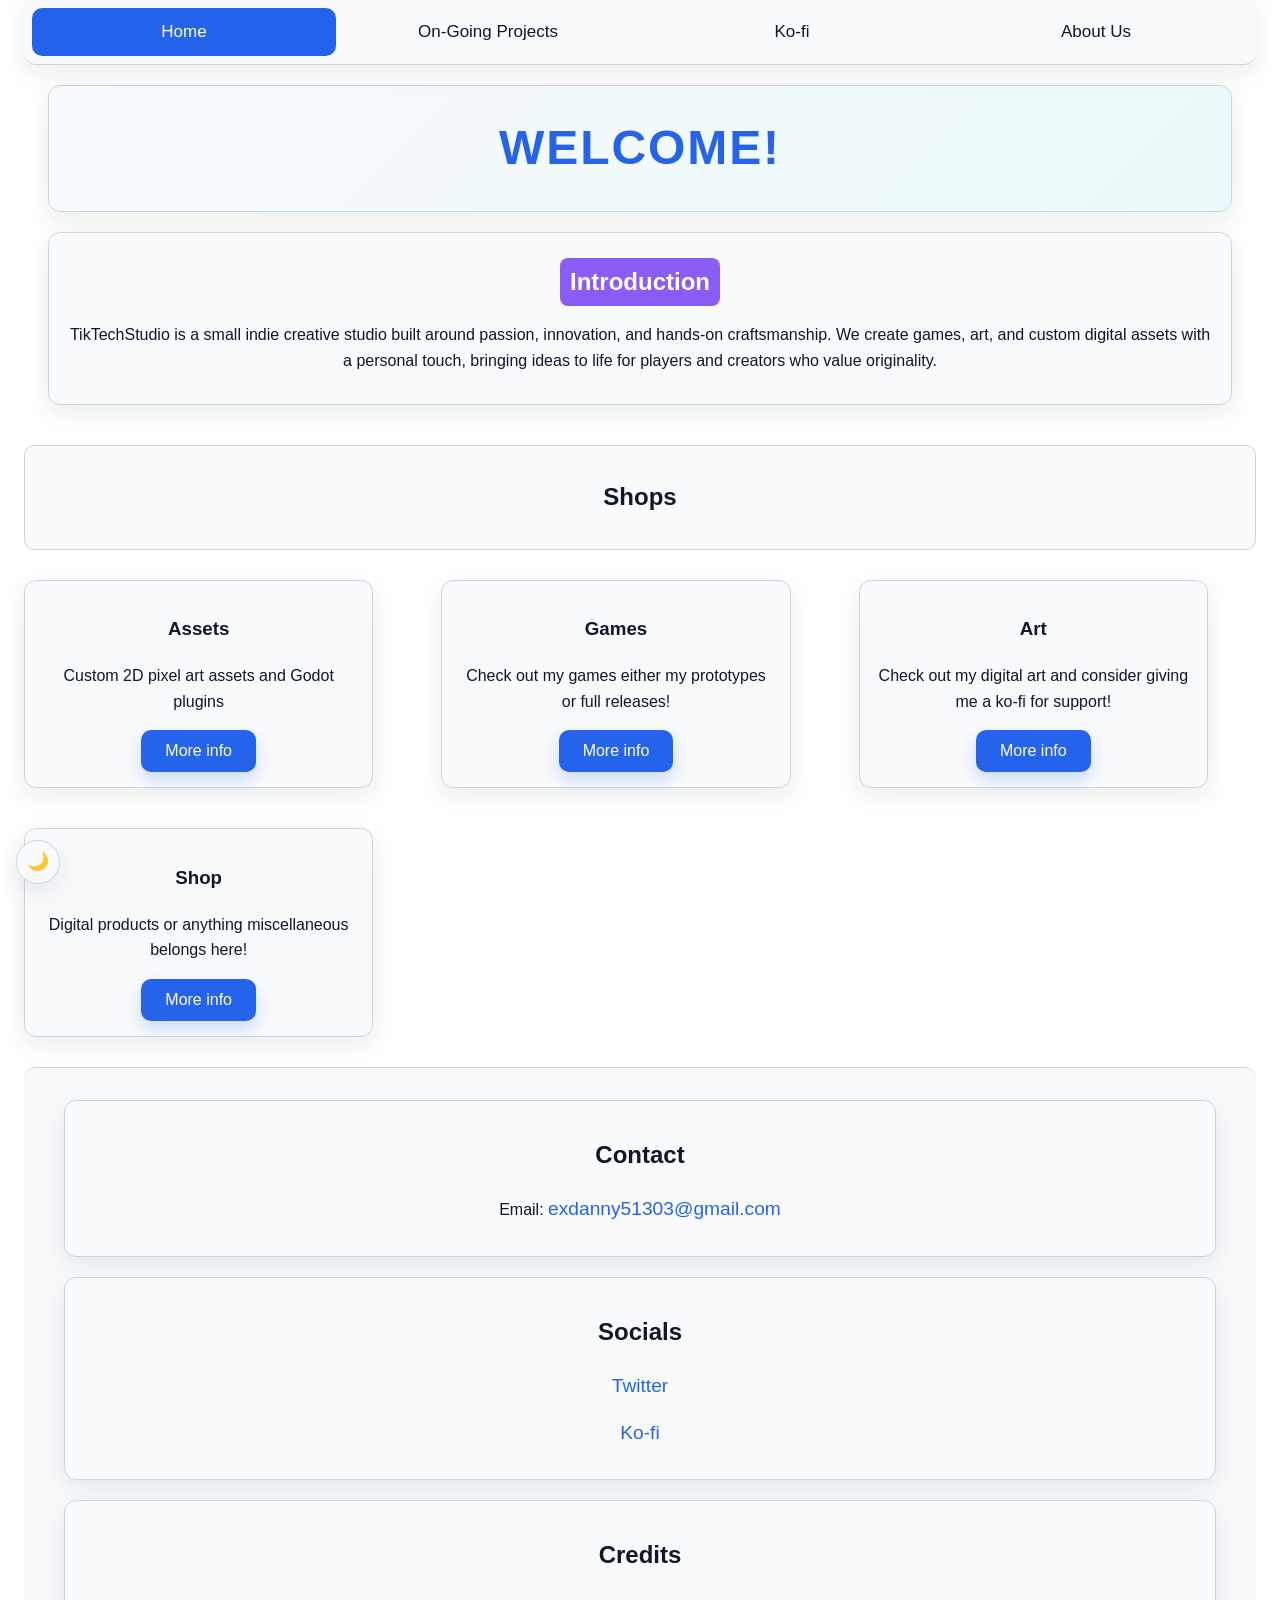
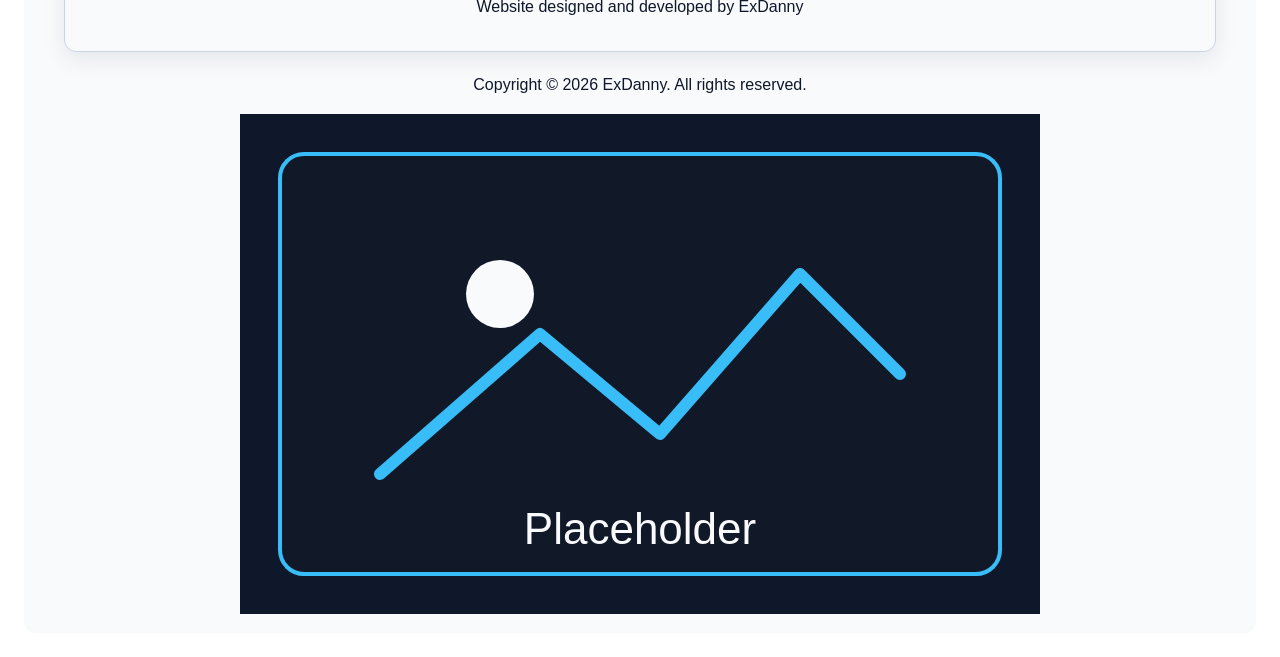
==== index.html @ 02a9107b "Added web files" ====
<!DOCTYPE html>
<html lang="en">
<head>
    <meta charset="UTF-8">
    <meta name="viewport" content="width=device-width, initial-scale=1.0">
    <title>Main Page</title>
    <link rel="stylesheet" href="CSS/style.css">
</head>
<body>
    <script src="global.js"></script>
    <div class="topnav">
        <button class="active" onclick="goToPage('index.html')">Home</button>
        <button onclick="goToPage('Pages/ongoing.html')">On-Going Projects</button>
        <button onclick="goToPage('https://ko-fi.com/exdanny')" target="_blank">Ko-fi</button>
        <button onclick="goToPage('Pages/AboutMe.html')">About Us</button>
    </div>

    <div class="title">
        <h1>Welcome!</h1>
    </div>

    <section class="intro">
        <h2 class="font-highlight">Introduction</h2>
        <p>TikTechStudio is a small indie creative studio built around passion, innovation, and hands-on craftsmanship. We create games, art, and custom digital assets with a personal touch, bringing ideas to life for players and creators who value originality.</p>
    </section>

    <div class="shop-title">
        <h2>Shops</h2>
    </div>

    <section class="shops">

    <div class="shop-card">
        <h3>Assets</h3>
        <p>Custom 2D pixel art assets and Godot plugins</p>
        <button class="button" onclick="goToPage('Pages/assets.html')">More info</button>
    </div>

    <div class="shop-card">
        <h3>Games</h3>
        <p>Check out my games either my prototypes or full releases!</p>
        <button class="button" onclick="goToPage('Pages/games.html')">More info</button>
    </div>

    <div class="shop-card">
        <h3>Art</h3>
        <p>Check out my digital art and consider giving me a ko-fi for support!</p>
        <button class="button" onclick="goToPage('Pages/art.html')">More info</button>
    </div>

    <div class="shop-card">
        <h3>Shop</h3>
        <p>Digital products or anything miscellaneous belongs here!</p>
        <button class="button" onclick="goToPage('Pages/Shop.html')">More info</button>
    </div>
    </section>

    <div class="footer">
        <section class="contact">
            <h2>Contact</h2>
            <p>Email: <a href="mailto:exdanny51303@gmail.com">exdanny51303@gmail.com</a></p>
        </section>
        <section class="socials">
            <h2>Socials</h2>
            <p><a href="https://twitter.com/exdanny" target="_blank">Twitter</a></p>
            <p><a href="https://ko-fi.com/exdanny" target="_blank">Ko-fi</a></p>
        </section>
        <section class="credits">
            <h2>Credits</h2>
            <p>Website designed and developed by ExDanny</p>
        </section>
        <p>Copyright © 2026 ExDanny. All rights reserved.</p>
        <img src="Assets/placeholder.svg" alt="Logo" class="footer-logo">
    </div>

    <script>
    window.addEventListener("DOMContentLoaded", () => {
        requestAnimationFrame(() => {
            document.body.classList.add("loaded");
        });
    });

    function goToPage(url) {
        document.body.classList.remove("loaded");
        document.body.classList.add("leaving");

        setTimeout(() => {
            window.location.href = url;
        }, 450);
    }
    </script>
</body>
</html>
---- CSS/style.css ----
:root {
    --color-primary: #2563EB;
    --color-secondary: #06B6D4;
    --color-accent: #8B5CF6;
    --color-background: #FFFFFF;
    --color-surface: #F8FAFC;
    --color-text: #0F172A;
    --color-border: #CBD5E1;
    --color-success: #10B981;
    --shadow: 0 8px 24px rgba(15, 23, 42, 0.08);
    --radius: 12px;
}

* {
    box-sizing: border-box;
}

html {
    font-family: 'Arial', sans-serif;
    font-size: 16px;
    background: var(--color-background);
    color: var(--color-text);
    margin: 0;
    padding: 0;
    line-height: 1.6;
}

body {
    opacity: 0;
    transform: translateX(20px);
    transition: all 0.4s ease;
    min-height: 100vh;
    margin: 0;
    padding: 0 1.5rem 1.5rem;
    background: var(--color-background);
    color: var(--color-text);
}

body.loaded {
    opacity: 1;
    transform: translateX(0);
}

body.leaving {
    opacity: 0;
    transform: translateX(-20px);
}

img {
    max-width: 100%;
}

a {
    color: var(--color-primary);
    text-decoration: none;
    transition: color 0.2s ease, background-color 0.2s ease;
}

a:hover {
    color: var(--color-secondary);
}

/* Mobile phones - small screens */
@media only screen and (max-width: 480px) {
    html {
        font-size: 12px;
    }
    .title {
        font-size: 1.5rem;
    }
    .topnav button {
        font-size: 0.75rem;
        padding: 0.5rem 0.25rem;
    }
}

/* Tablets and larger phones */
@media only screen and (min-width: 481px) and (max-width: 768px) {
    html {
        font-size: 14px;
    }
    .title {
        font-size: 2rem;
    }
}

/* Small desktops */
@media only screen and (min-width: 769px) and (max-width: 1024px) {
    html {
        font-size: 15px;
    }
}

/* Large desktops */
@media only screen and (min-width: 1025px) {
    html {
        font-size: 16px;
    }
}

.topnav {
    position: sticky;
    top: 0;
    z-index: 1000;
    padding: 0.5rem;
    background-color: var(--color-surface);
    border-bottom: 1px solid var(--color-border);
    overflow: hidden;
    border-radius: 0 0 var(--radius) var(--radius);
    box-shadow: var(--shadow);
}

.topnav button {
    float: left;
    width: 25%;
    background: transparent;
    color: var(--color-text);
    border: none;
    text-align: center;
    padding: 0.875rem 1rem;
    text-decoration: none;
    font-size: 1.0625rem;
    border-radius: 10px;
    cursor: pointer;
    transition: background-color 0.2s ease, color 0.2s ease;
}

.topnav button:hover {
    background-color: rgba(6, 182, 212, 0.12);
    color: var(--color-secondary);
}

.topnav button.active {
    background-color: var(--color-primary);
    color: #FFFFFF;
}

.footer {
    background-color: var(--color-surface);
    color: var(--color-text);
    text-align: center;
    padding: 0.75rem 1rem;
    margin-top: 1.25rem;
    border-top: 1px solid var(--color-border);
    border-radius: var(--radius);
}

.contact,
.socials,
.credits,
.intro,
.shop-card {
    width: min(100rem, calc(100% - 3rem));
    margin: 1.25rem auto;
    background-color: var(--color-surface);
    color: var(--color-text);
    padding: 0.9375rem;
    border-radius: var(--radius);
    text-align: center;
    border: 1px solid var(--color-border);
    box-shadow: var(--shadow);
}

.contact a,
.socials a {
    color: var(--color-primary);
    text-decoration: none;
    font-size: 1.2em;
    transition: color 0.2s ease;
}

.contact a:hover,
.socials a:hover {
    color: var(--color-secondary);
}

.socials {
    justify-content: center;
    gap: 1.25rem;
    margin-top: 0.625rem;
}

.title {
    padding: 1.5rem 2rem;
    background: linear-gradient(135deg, var(--color-surface) 0%, rgba(6, 182, 212, 0.08) 100%);
    color: var(--color-text);
    width: min(100rem, calc(100% - 3rem));
    border-radius: var(--radius);
    margin: 1.25rem auto 0;
    font-size: 2.5rem;
    align-items: center;
    text-align: center;
    border: 1px solid var(--color-border);
    box-shadow: var(--shadow);
}

.title h1 {
    margin: 0;
    font-size: clamp(2rem, 4vw, 3rem);
    font-weight: 800;
    letter-spacing: 0.04em;
    color: var(--color-primary);
    text-transform: uppercase;
}

.button {
    background-color: var(--color-primary);
    color: #FFFFFF;
    padding: 0.75rem 1.5rem;
    font-size: 1rem;
    border: none;
    border-radius: 10px;
    cursor: pointer;
    transition: all 0.2s ease;
    box-shadow: 0 8px 16px rgba(37, 99, 235, 0.2);
    position: relative;
}

.button:active {
    transform: translateY(0.125rem);
    box-shadow: 0 4px 10px rgba(37, 99, 235, 0.15);
}

.button:hover {
    background-color: var(--color-secondary);
    color: #FFFFFF;
    box-shadow: 0 10px 20px rgba(6, 182, 212, 0.2);
}

.button,
.button:visited,
.button:hover,
.button:active {
    text-decoration: none;
}

.font-highlight {
    color: #FFFFFF;
    background-color: var(--color-accent);
    margin: 0.625rem auto;
    width: min-content;
    padding: 0.3125rem 0.625rem;
    border-radius: 8px;
    text-align: center;
    justify-content: center;
}

.shop-title {
    text-align: center;
    margin: 2.5rem 0 1.25rem;
    padding: 0.75rem 1rem;
    background-color: var(--color-surface);
    border: 1px solid var(--color-border);
    border-radius: 10px;
    color: var(--color-text);
}

.shops {
    width: 100%;
    display: grid;
    grid-template-columns: repeat(3, 1fr);
    gap: 1.25rem;
}

.shop-grid {
    width: 100%;
}

.shops h2 {
    text-align: center;
    margin-bottom: 1.25rem;
}

.assets-grid {
    display: grid;
    grid-template-columns: repeat(3, minmax(0, 1fr));
    gap: 1.25rem;
    max-width: 1100px;
    margin: 1.5rem auto;
    padding: 0 1rem;
}

.assets-grid .shop-card {
    width: 100%;
    margin: 0;
    box-sizing: border-box;
}

.shop-card {
    margin: 0.625rem 0;
    transition: transform 0.2s ease, box-shadow 0.2s ease;
}

.shop-card:hover {
    transform: translateY(-0.25rem);
    box-shadow: 0 12px 28px rgba(15, 23, 42, 0.12);
}

@media (max-width: 900px) {
    .assets-grid {
        grid-template-columns: repeat(2, minmax(0, 1fr));
    }
}

@media (max-width: 600px) {
    .assets-grid {
        grid-template-columns: 1fr;
    }
}
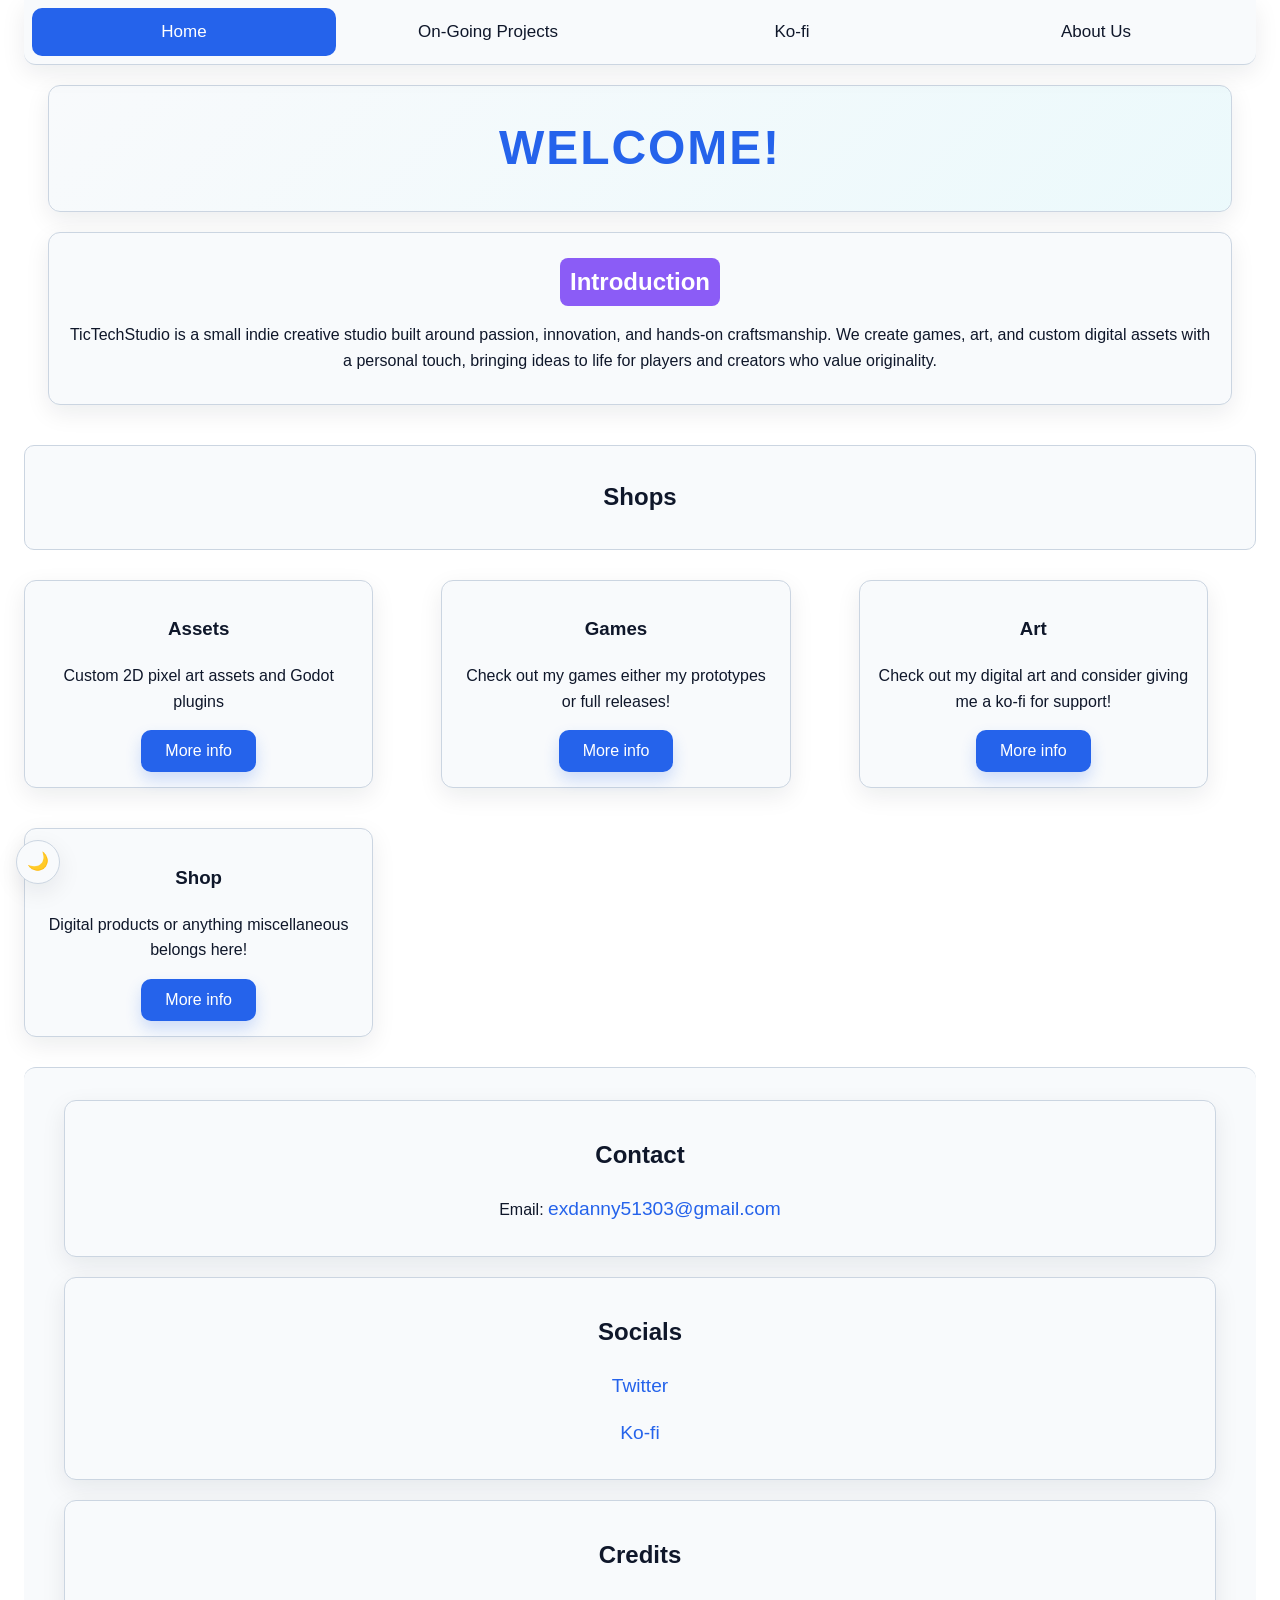
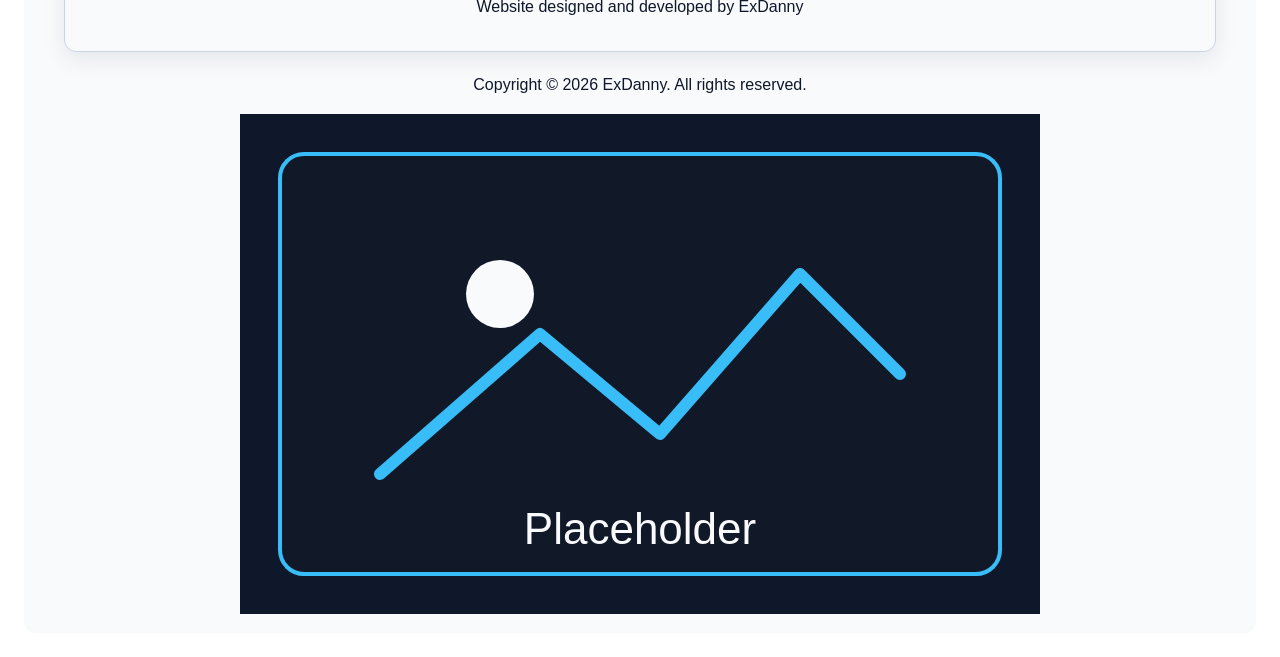
==== commit 4dc48212: "Registration, Login, Authentication and Dashboard" ====
--- a/index.html
+++ b/index.html
@@ -7,7 +7,7 @@
     <link rel="stylesheet" href="CSS/style.css">
 </head>
 <body>
-    <script src="global.js"></script>
+    <script type="module" src="../global.js"></script>
     <div class="topnav">
         <button class="active" onclick="goToPage('index.html')">Home</button>
         <button onclick="goToPage('Pages/ongoing.html')">On-Going Projects</button>
@@ -21,7 +21,7 @@
 
     <section class="intro">
         <h2 class="font-highlight">Introduction</h2>
-        <p>TikTechStudio is a small indie creative studio built around passion, innovation, and hands-on craftsmanship. We create games, art, and custom digital assets with a personal touch, bringing ideas to life for players and creators who value originality.</p>
+        <p>TicTechStudio is a small indie creative studio built around passion, innovation, and hands-on craftsmanship. We create games, art, and custom digital assets with a personal touch, bringing ideas to life for players and creators who value originality.</p>
     </section>
 
     <div class="shop-title">
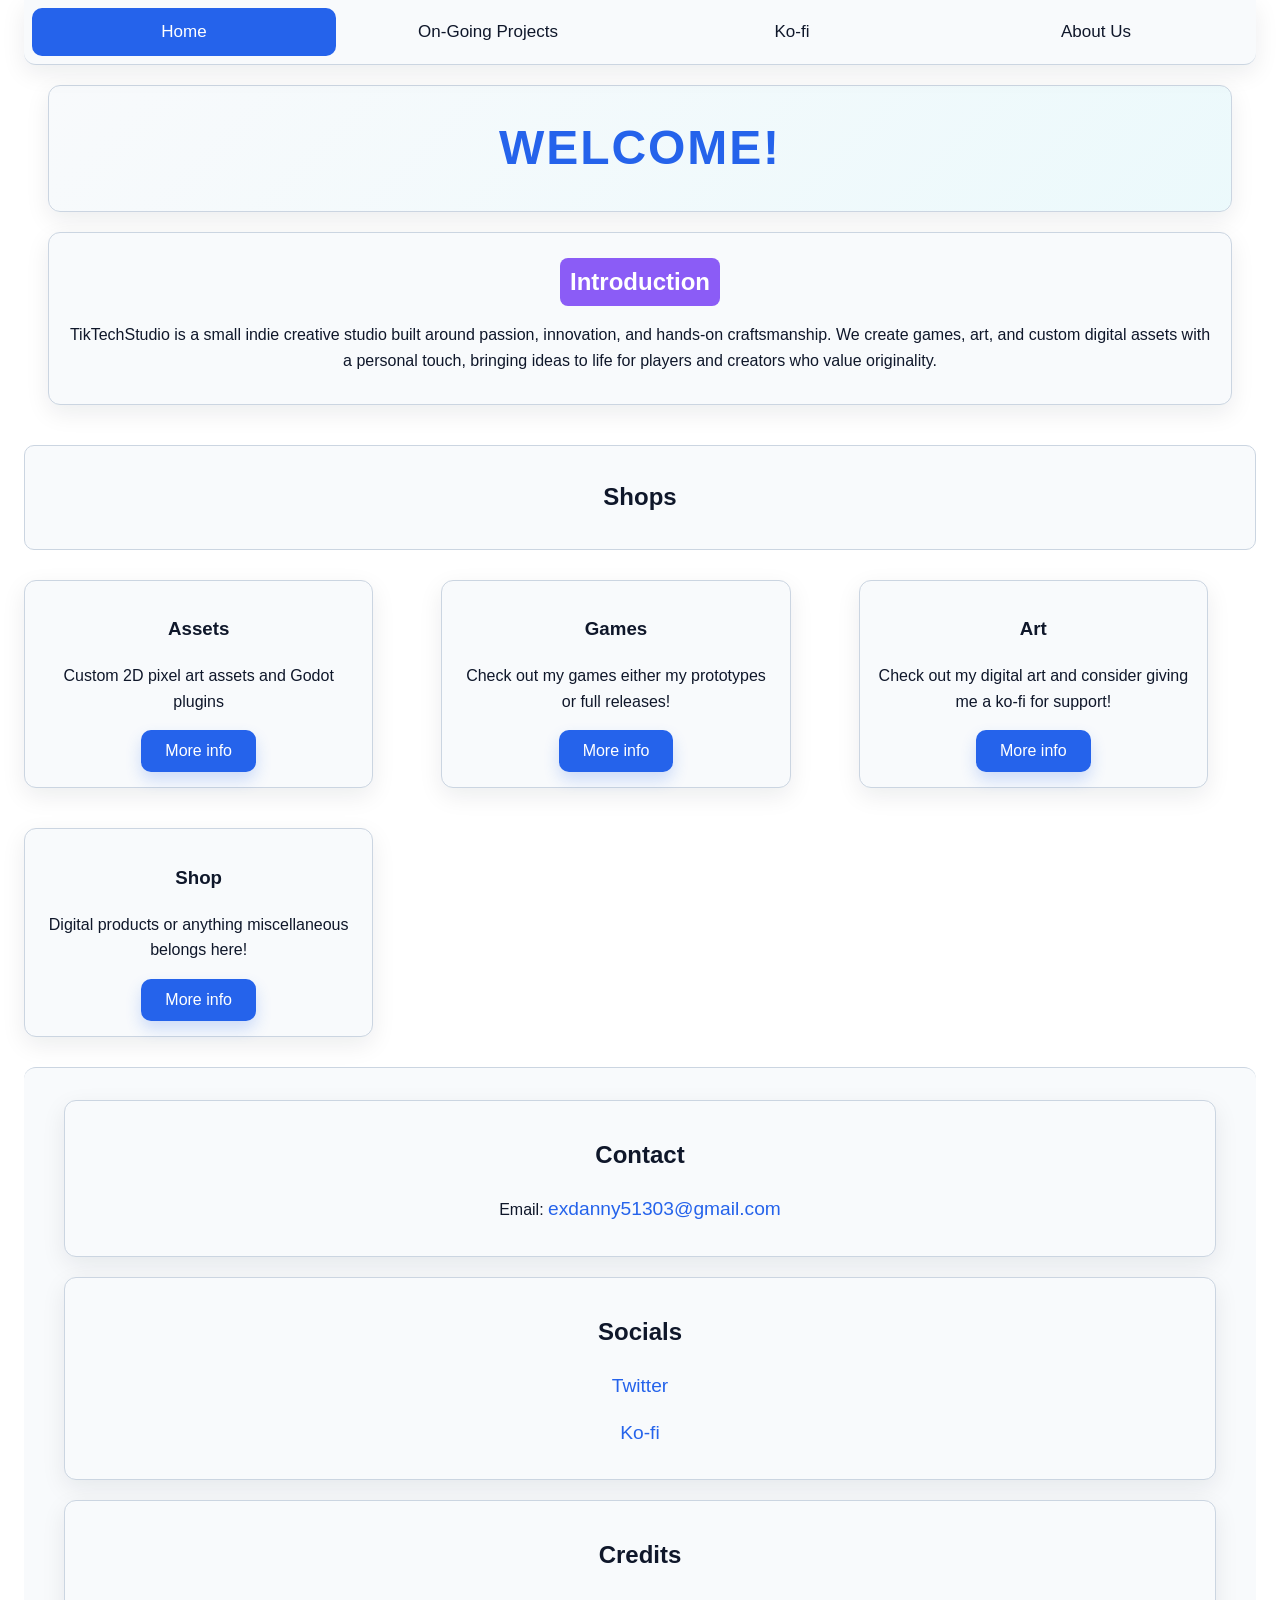
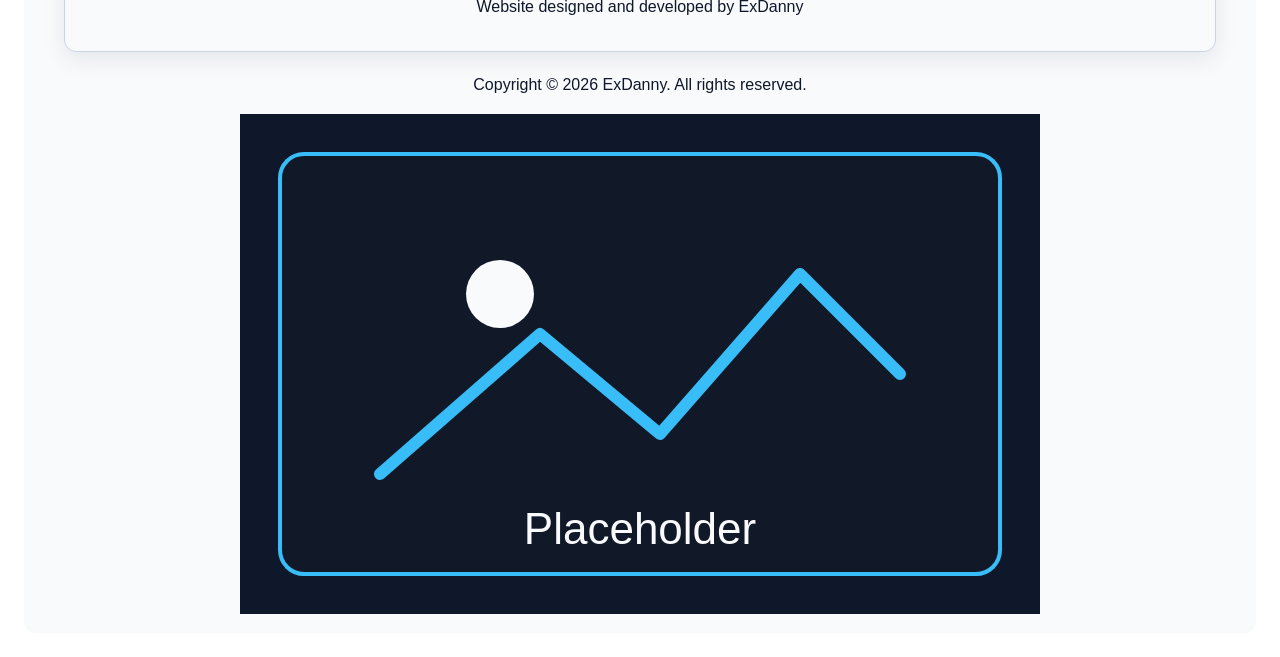
==== commit d745c3dd: "Merge 5e8af6854b0576149124e3f3b4de7474be03767f into 925ceae6b428e9b34a6f2d25e7f5d82780a2731b" ====
--- a/index.html
+++ b/index.html
@@ -7,7 +7,7 @@
     <link rel="stylesheet" href="CSS/style.css">
 </head>
 <body>
-    <script type="module" src="../global.js"></script>
+    <script src="global.js"></script>
     <div class="topnav">
         <button class="active" onclick="goToPage('index.html')">Home</button>
         <button onclick="goToPage('Pages/ongoing.html')">On-Going Projects</button>
@@ -21,7 +21,7 @@
 
     <section class="intro">
         <h2 class="font-highlight">Introduction</h2>
-        <p>TicTechStudio is a small indie creative studio built around passion, innovation, and hands-on craftsmanship. We create games, art, and custom digital assets with a personal touch, bringing ideas to life for players and creators who value originality.</p>
+        <p>TikTechStudio is a small indie creative studio built around passion, innovation, and hands-on craftsmanship. We create games, art, and custom digital assets with a personal touch, bringing ideas to life for players and creators who value originality.</p>
     </section>
 
     <div class="shop-title">
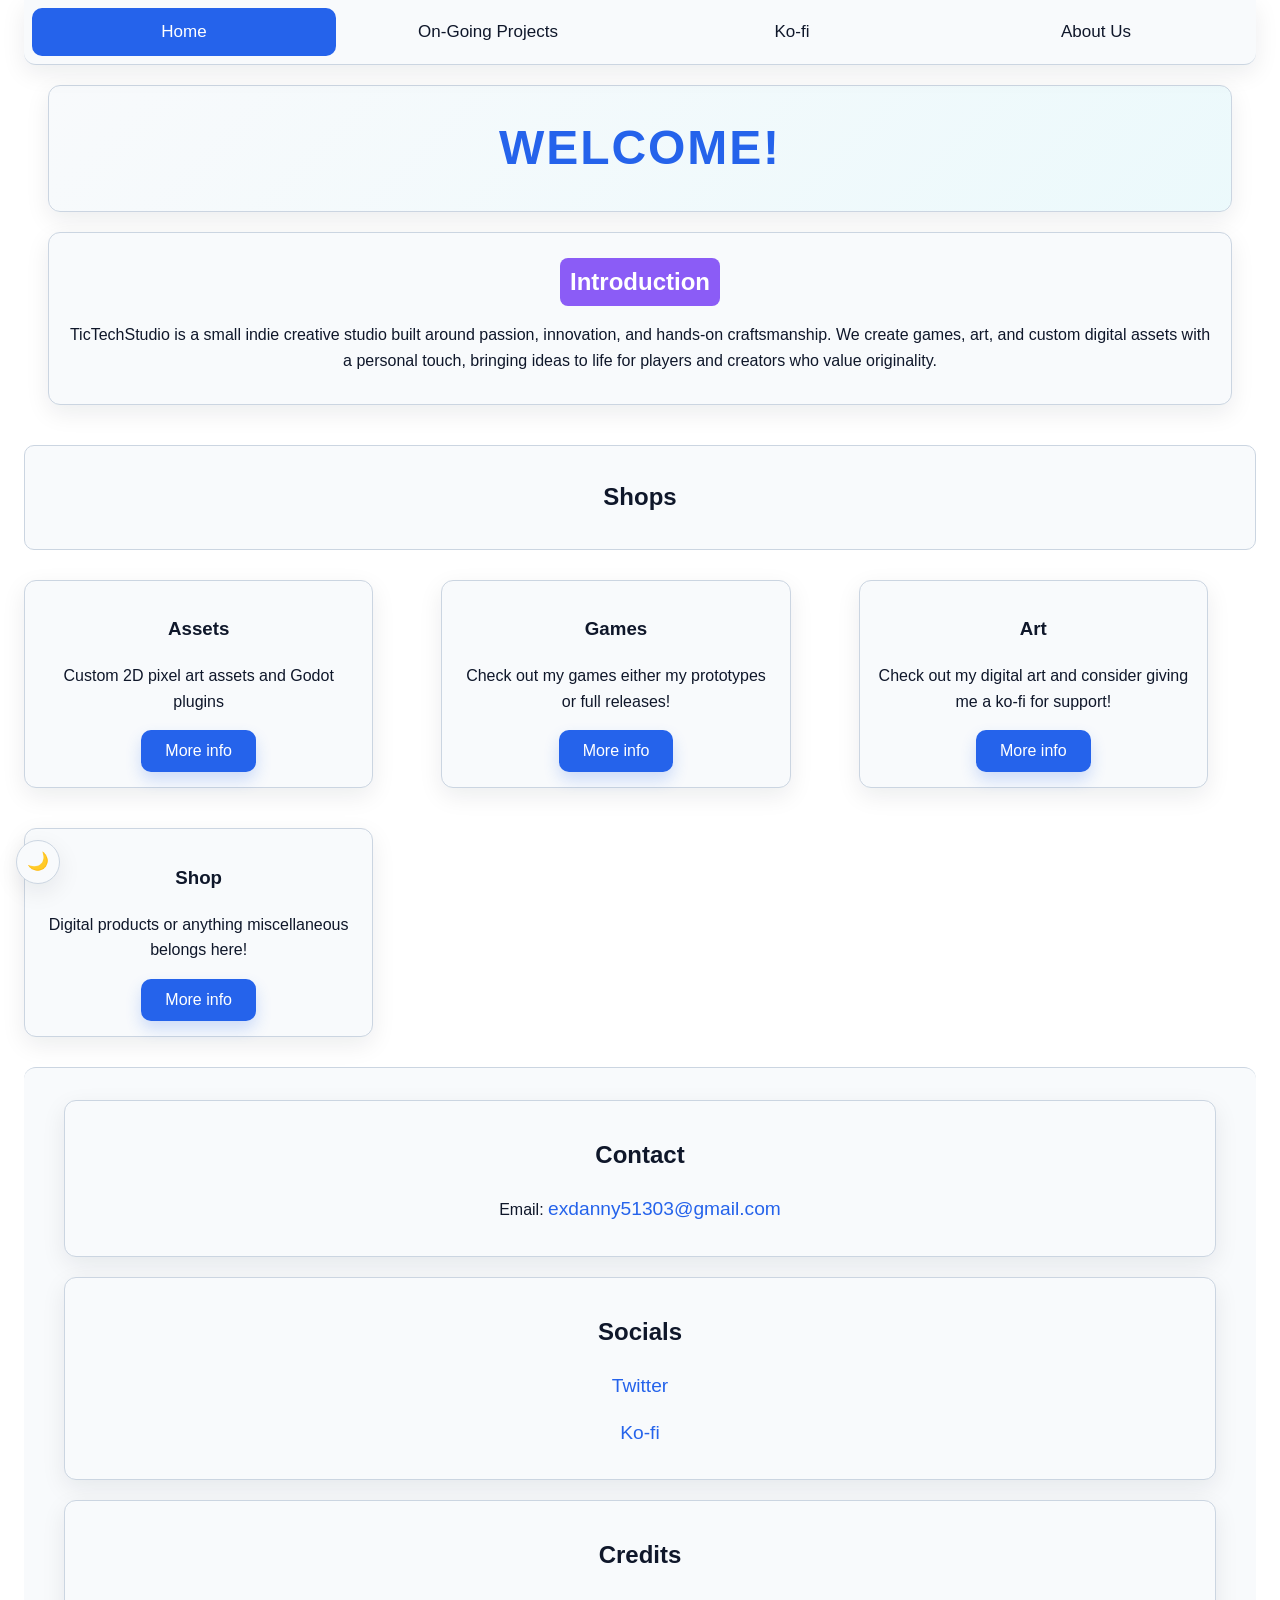
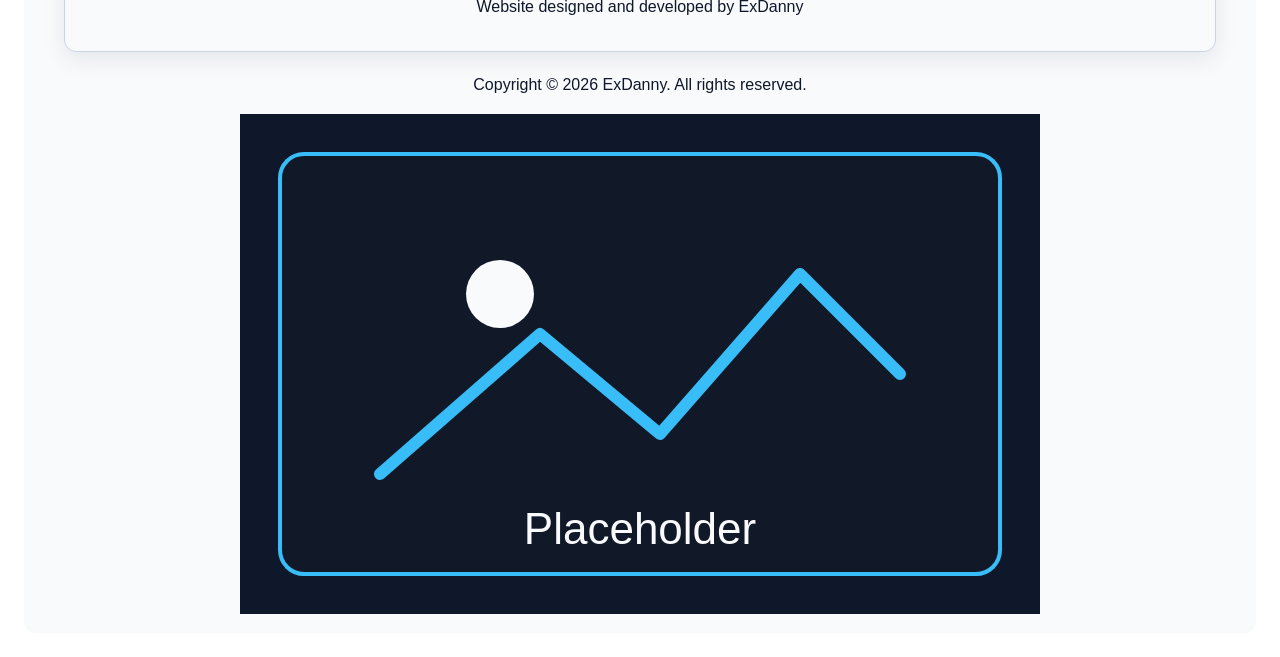
==== commit 6d72c137: "Merge dadc55ce455b1198227950ec28972ea040f34f01 into 114085ec6c1bd41aff4a60ede55cdec31015ca69" ====
--- a/index.html
+++ b/index.html
@@ -7,7 +7,7 @@
     <link rel="stylesheet" href="CSS/style.css">
 </head>
 <body>
-    <script src="global.js"></script>
+    <script type="module" src="../global.js"></script>
     <div class="topnav">
         <button class="active" onclick="goToPage('index.html')">Home</button>
         <button onclick="goToPage('Pages/ongoing.html')">On-Going Projects</button>
@@ -21,7 +21,7 @@
 
     <section class="intro">
         <h2 class="font-highlight">Introduction</h2>
-        <p>TikTechStudio is a small indie creative studio built around passion, innovation, and hands-on craftsmanship. We create games, art, and custom digital assets with a personal touch, bringing ideas to life for players and creators who value originality.</p>
+        <p>TicTechStudio is a small indie creative studio built around passion, innovation, and hands-on craftsmanship. We create games, art, and custom digital assets with a personal touch, bringing ideas to life for players and creators who value originality.</p>
     </section>
 
     <div class="shop-title">
